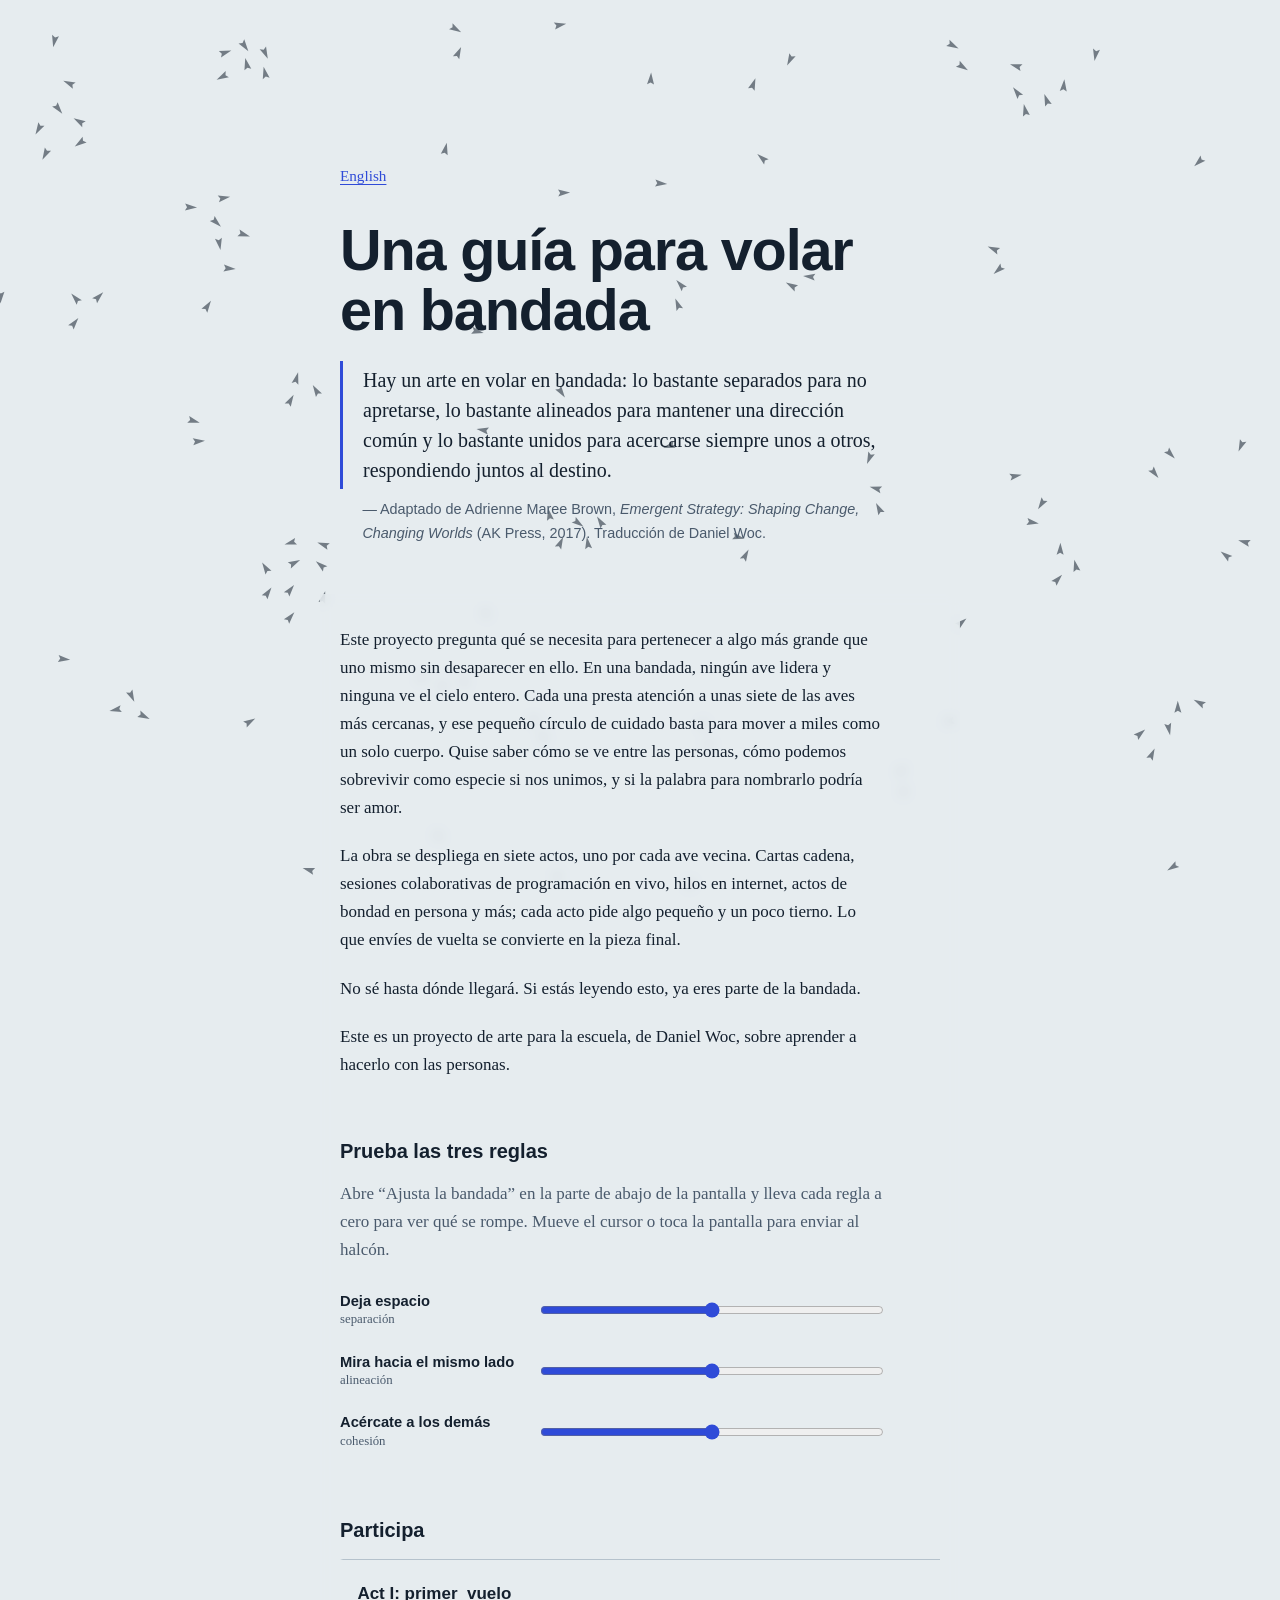
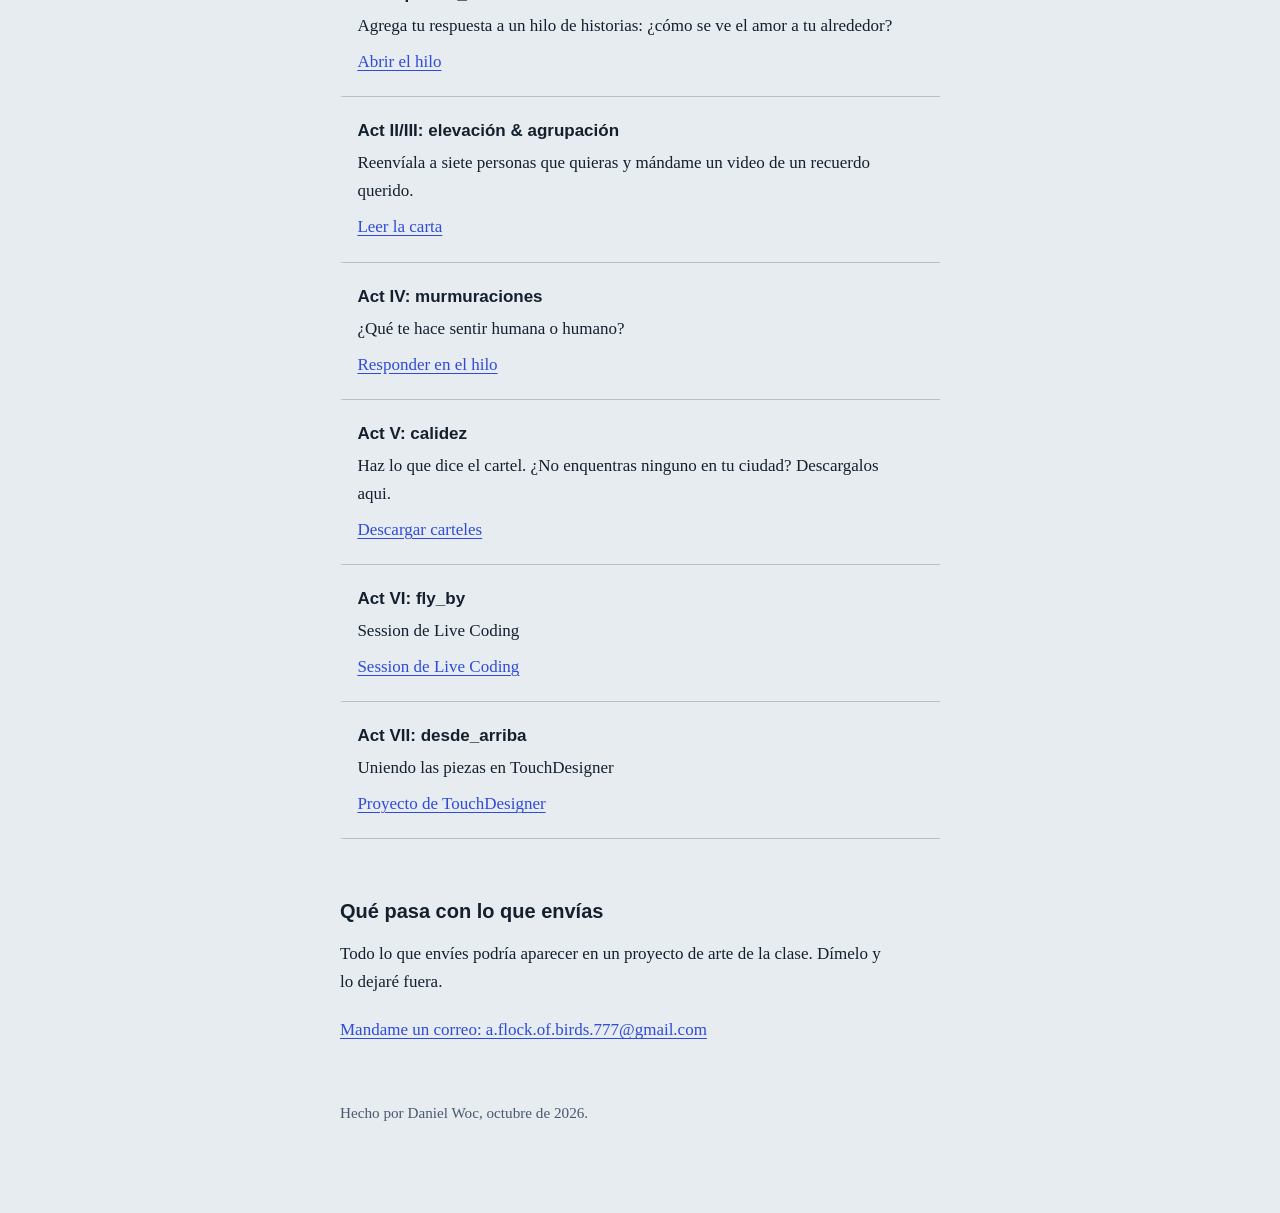
==== Flocking/index-es.html @ ea7699c2 "Add files via upload" ====
<!doctype html>
<html lang="es">

<head>
    <meta charset="utf-8">
    <meta name="viewport" content="width=device-width, initial-scale=1">
    <title>Una guía para volar en bandada</title>
    <link rel="stylesheet" href="style.css">
</head>

<body>
    <canvas id="sky" aria-hidden="true"></canvas>
    <main class="wrap">
        <header class="hero">
            <p class="lang"><a href="index.html" hreflang="en" lang="en">English</a></p>
            <h1>Una guía para volar en bandada</h1>
            <figure class="quote">
                <blockquote>
                    <p>Hay un arte en volar en bandada: lo bastante separados para no apretarse, lo bastante alineados
                        para mantener una dirección común y lo bastante unidos para acercarse siempre unos a otros,
                        respondiendo juntos al destino.</p>
                </blockquote>
                <figcaption>Adaptado de Adrienne Maree Brown, <cite>Emergent Strategy: Shaping Change, Changing
                        Worlds</cite> (AK Press, 2017). Traducción de Daniel Woc.</figcaption>
            </figure>
        </header>

        <div class="panel">
            <p>Este proyecto pregunta qué se necesita para pertenecer a algo más grande que uno mismo sin desaparecer
                en ello. En una bandada, ningún ave lidera y ninguna ve el cielo entero. Cada una presta atención a
                unas siete de las aves más cercanas, y ese pequeño círculo de cuidado basta para mover a miles como un
                solo cuerpo. Quise saber cómo se ve entre las personas, cómo podemos sobrevivir como especie si nos
                unimos, y si la palabra para nombrarlo podría ser amor.</p>

            <p>La obra se despliega en siete actos, uno por cada ave vecina. Cartas cadena, sesiones colaborativas de
                programación en vivo, hilos en internet, actos de bondad en persona y más; cada acto pide algo pequeño y
                un poco tierno. Lo que envíes de vuelta se convierte en la pieza final.</p>

            <p>No sé hasta dónde llegará. Si estás leyendo esto, ya eres parte de la bandada.</p>

            <p>Este es un proyecto de arte para la escuela, de Daniel Woc, sobre aprender a hacerlo con las personas.
            </p>

            <h2>Prueba las tres reglas</h2>
            <p class="soft">Abre “Ajusta la bandada” en la parte de abajo de la pantalla y lleva cada regla a cero para
                ver qué se rompe. Mueve el cursor o toca la pantalla para enviar al halcón.</p>
            <div class="ctl">
                <label><span>Deja espacio</span><small>separación</small><input type="range" min="0" max="2" step="0.05"
                        value="1" data-k="sep"></label>
                <label><span>Mira hacia el mismo lado</span><small>alineación</small><input type="range" min="0" max="2"
                        step="0.05" value="1" data-k="ali"></label>
                <label><span>Acércate a los demás</span><small>cohesión</small><input type="range" min="0" max="2"
                        step="0.05" value="1" data-k="coh"></label>
            </div>

            <h2>Participa</h2>
            <div class="way" data-p="love">
                <strong>Act I: primer_vuelo</strong>
                <p>Agrega tu respuesta a un hilo de historias: ¿cómo se ve el amor a tu alrededor?</p>
                <a href="https://www.instagram.com/stories/highlights/18009572453972535/" target="_blank"
                    rel="noopener">Abrir el hilo</a>
            </div>
            <div class="way" data-p="letter">
                <strong>Act II/III: elevación & agrupación</strong>
                <p>Reenvíala a siete personas que quieras y mándame un video de un recuerdo querido.</p>
                <a href="letter-es.txt" target="_blank" rel="noopener">Leer la carta</a>
            </div>
            <div class="way" data-p="human">
                <strong>Act IV: murmuraciones </strong>
                <p>¿Qué te hace sentir humana o humano?</p>
                <a href="https://www.reddit.com/r/CasualConversation/comments/1wzpz0h/whats_a_moment_that_made_you_feel_human/"
                    target="_blank" rel="noopener">Responder en el hilo</a>
            </div>
            <div class="way" data-p="park">
                <strong>Act V: calidez</strong>
                <p>Haz lo que dice el cartel. ¿No enquentras ninguno en tu ciudad? Descargalos aqui.</p>
                <a
                    href="https://www.reddit.com/r/CasualConversation/comments/1wzpz0h/whats_a_moment_that_made_you_feel_human/">Descargar
                    carteles</a>
            </div>
            <div class="way" data-p="park">
                <strong>Act VI: fly_by</strong>
                <p>Session de Live Coding</p>
                <a
                    href="https://www.reddit.com/r/CasualConversation/comments/1wzpz0h/whats_a_moment_that_made_you_feel_human/">Session
                    de Live Coding</a>
            </div>
            <div class="way" data-p="park">
                <strong>Act VII: desde_arriba</strong>
                <p>Uniendo las piezas en TouchDesigner</p>
                <a
                    href="https://www.reddit.com/r/CasualConversation/comments/1wzpz0h/whats_a_moment_that_made_you_feel_human/">Proyecto
                    de TouchDesigner</a>
            </div>

            <h2>Qué pasa con lo que envías</h2>
            <p>Todo lo que envíes podría aparecer en un proyecto de arte de la clase. Dímelo y lo dejaré fuera.</p>
            <p><a href="mailto:a.flock.of.birds.777@gmail.com">Mandame un correo:
                    a.flock.of.birds.777@gmail.com</a></p>

            <footer>Hecho por Daniel Woc, octubre de 2026.</footer>
        </div>
    </main>

    <script src="sketch.js"></script>
</body>

</html>
---- Flocking/style.css ----
:root {
    --paper: #E6ECEF;
    --ink: #14202E;
    --soft: #4A5A6C;
    --line: #B5C2CC;
    --accent: #2F4BD8
}

@media (prefers-color-scheme:dark) {
    :root {
        --paper: #12182B;
        --ink: #E4E9F2;
        --soft: #A3AFC4;
        --line: #2D3858;
        --accent: #93A8FF
    }
}

* {
    box-sizing: border-box
}

html {
    -webkit-text-size-adjust: 100%
}

body {
    margin: 0;
    background: var(--paper);
    color: var(--ink);
    font: 1.0625rem/1.65 "Iowan Old Style", "Palatino Linotype", Georgia, serif
}

h1,
h2,
.way strong,
label span,
figcaption {
    font-family: "Avenir Next", "Helvetica Neue", Arial, sans-serif
}

/* the flock is the page background */
#sky {
    position: fixed;
    top: 0;
    left: 0;
    width: 100%;
    height: 100%;
    z-index: -1;
    pointer-events: none
}

.wrap {
    max-width: 40rem;
    margin: 0 auto;
    padding: 0 1.25rem 3rem
}

.lang {
    margin: 3rem 0 0;
    font-size: .95rem
}

.hero {
    min-height: 66vh;
    min-height: 66svh;
    display: flex;
    flex-direction: column;
    justify-content: flex-end;
    padding-bottom: 3rem
}

.panel {
    margin: 0 -1.25rem;
    padding: 2rem 1.25rem 2.5rem;
    background: var(--paper);
    background: color-mix(in srgb, var(--paper) 82%, transparent);
    -webkit-backdrop-filter: blur(6px);
    backdrop-filter: blur(6px)
}

h1 {
    font-size: clamp(2.2rem, 8vw, 3.6rem);
    line-height: 1.05;
    letter-spacing: -.02em;
    margin: 0 0 1.25rem;
    padding: 2rem 2rem 0 0
}

h2 {
    font-size: 1.25rem;
    margin: 3.5rem 0 .75rem
}

.panel>p:first-child {
    margin-top: 0
}

p {
    margin: .5rem 0 1.25rem;
    max-width: 34rem
}

.soft {
    color: var(--soft)
}

.quote {
    margin: 0;
    max-width: 34rem
}

.quote blockquote {
    margin: 0;
    padding: .25rem 0 .25rem 1.25rem;
    border-left: 3px solid var(--accent);
    font-size: 1.25rem;
    line-height: 1.5;
}

.quote blockquote p {
    margin: 0
}

.quote figcaption {
    margin: .6rem 0 0 1.4rem;
    font-size: .9rem;
    color: var(--soft)
}

.quote figcaption::before {
    content: "\2014\00a0"
}

/* controls: three even rows inside the page */
.ctl {
    display: grid;
    grid-template-columns: minmax(0, 1fr);
    gap: .5rem;
    margin: 1.25rem 0 0;
    max-width: 34rem
}

.ctl label {
    display: grid;
    grid-template-columns: clamp(7.5rem, 36%, 11.5rem) minmax(0, 1fr);
    grid-template-rows: auto auto;
    column-gap: 1rem;
    align-items: center;
    min-height: 3.3rem;
    min-width: 0
}

.ctl label span {
    grid-column: 1;
    grid-row: 1;
    align-self: end;
    font-size: .92rem;
    font-weight: 700;
    line-height: 1.2
}

.ctl label small {
    grid-column: 1;
    grid-row: 2;
    align-self: start;
    margin: .1rem 0 0;
    font-size: .8rem;
    line-height: 1.2;
    color: var(--soft)
}

.ctl label input {
    grid-column: 2;
    grid-row: 1 / span 2;
    display: block;
    width: 100%;
    max-width: 100%;
    margin: 0;
    padding: 0;
    accent-color: var(--accent)
}

.way {
    border-top: 1px solid var(--line);
    border-left: 3px solid transparent;
    padding: 1.25rem 0 1.25rem .9rem
}

.way:last-of-type {
    border-bottom: 1px solid var(--line)
}

.way.here {
    border-left-color: var(--accent)
}

.way strong {
    display: block
}

.way p {
    margin: .25rem 0 .5rem
}

a {
    color: var(--accent);
    text-underline-offset: .2em
}

a:focus-visible,
input:focus-visible {
    outline: 3px solid var(--accent);
    outline-offset: 3px
}

footer {
    margin: 3.5rem 0 0;
    color: var(--soft);
    font-size: .95rem
}
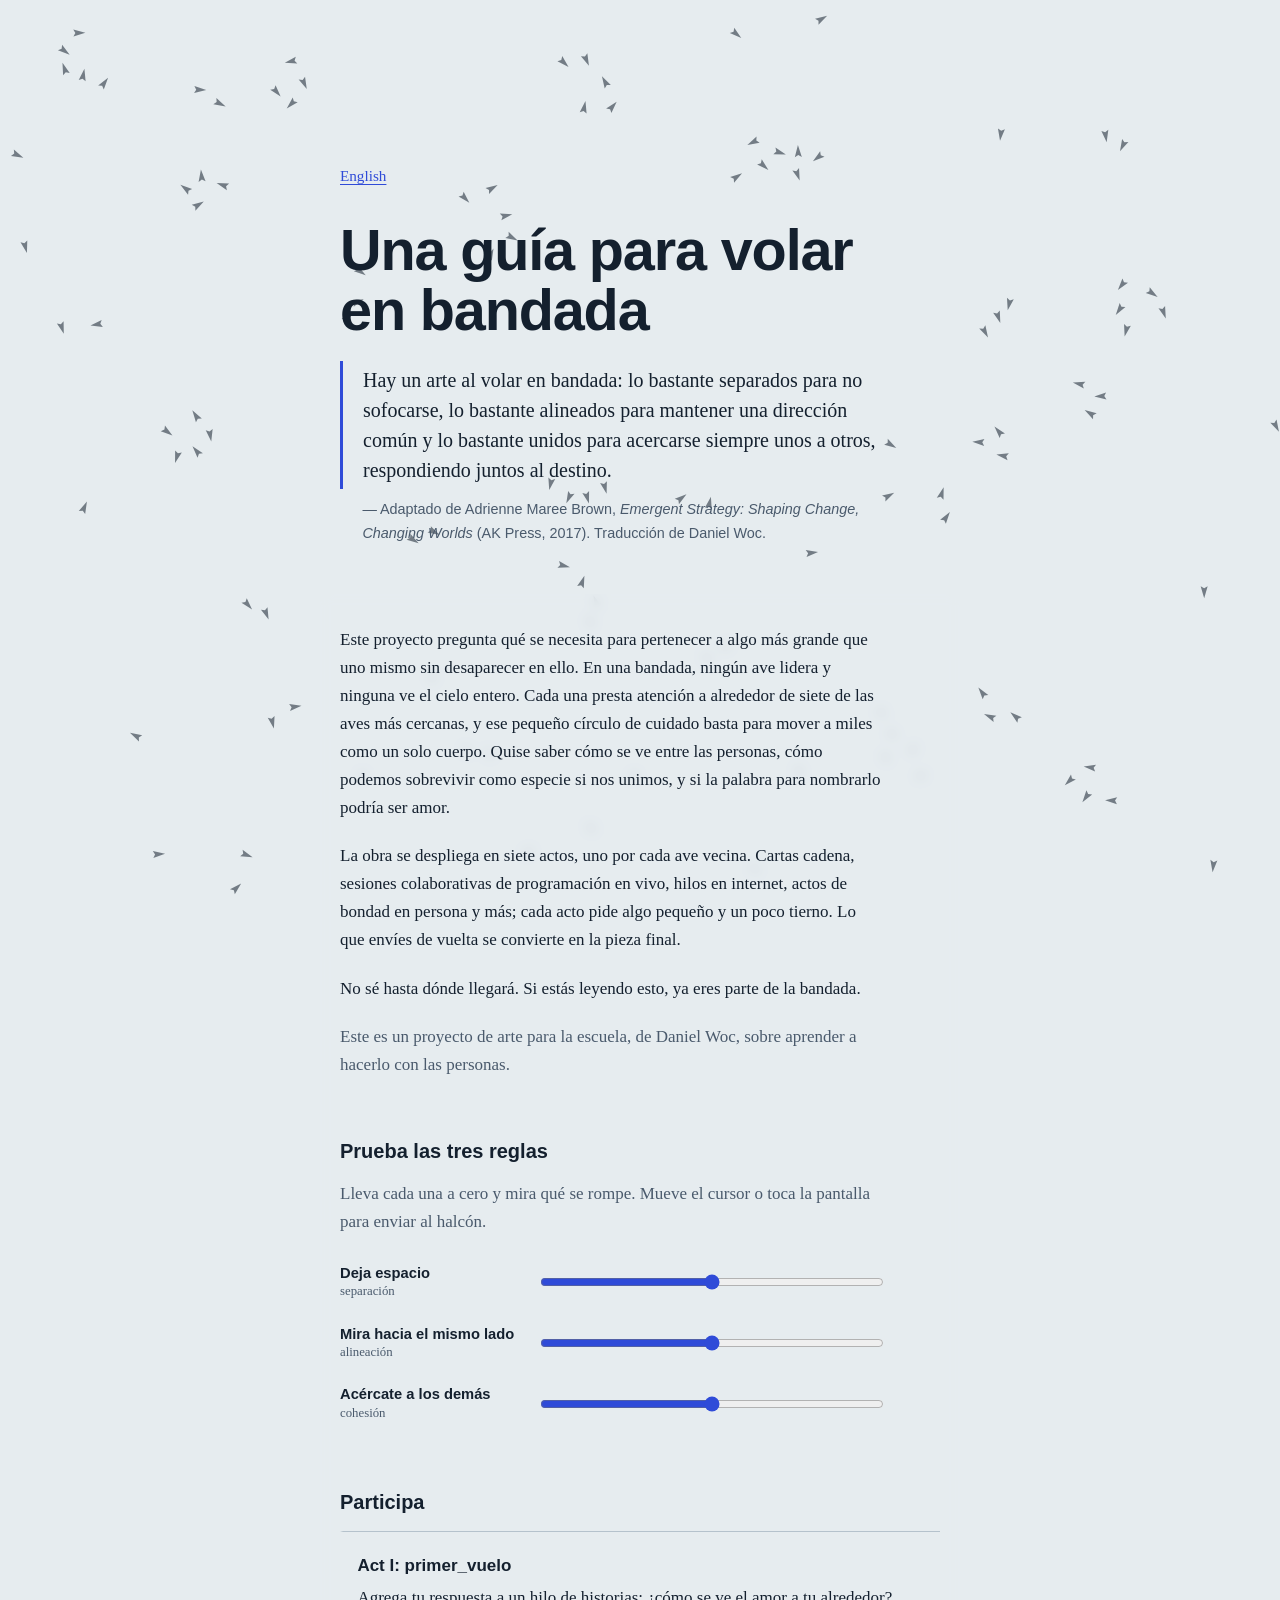
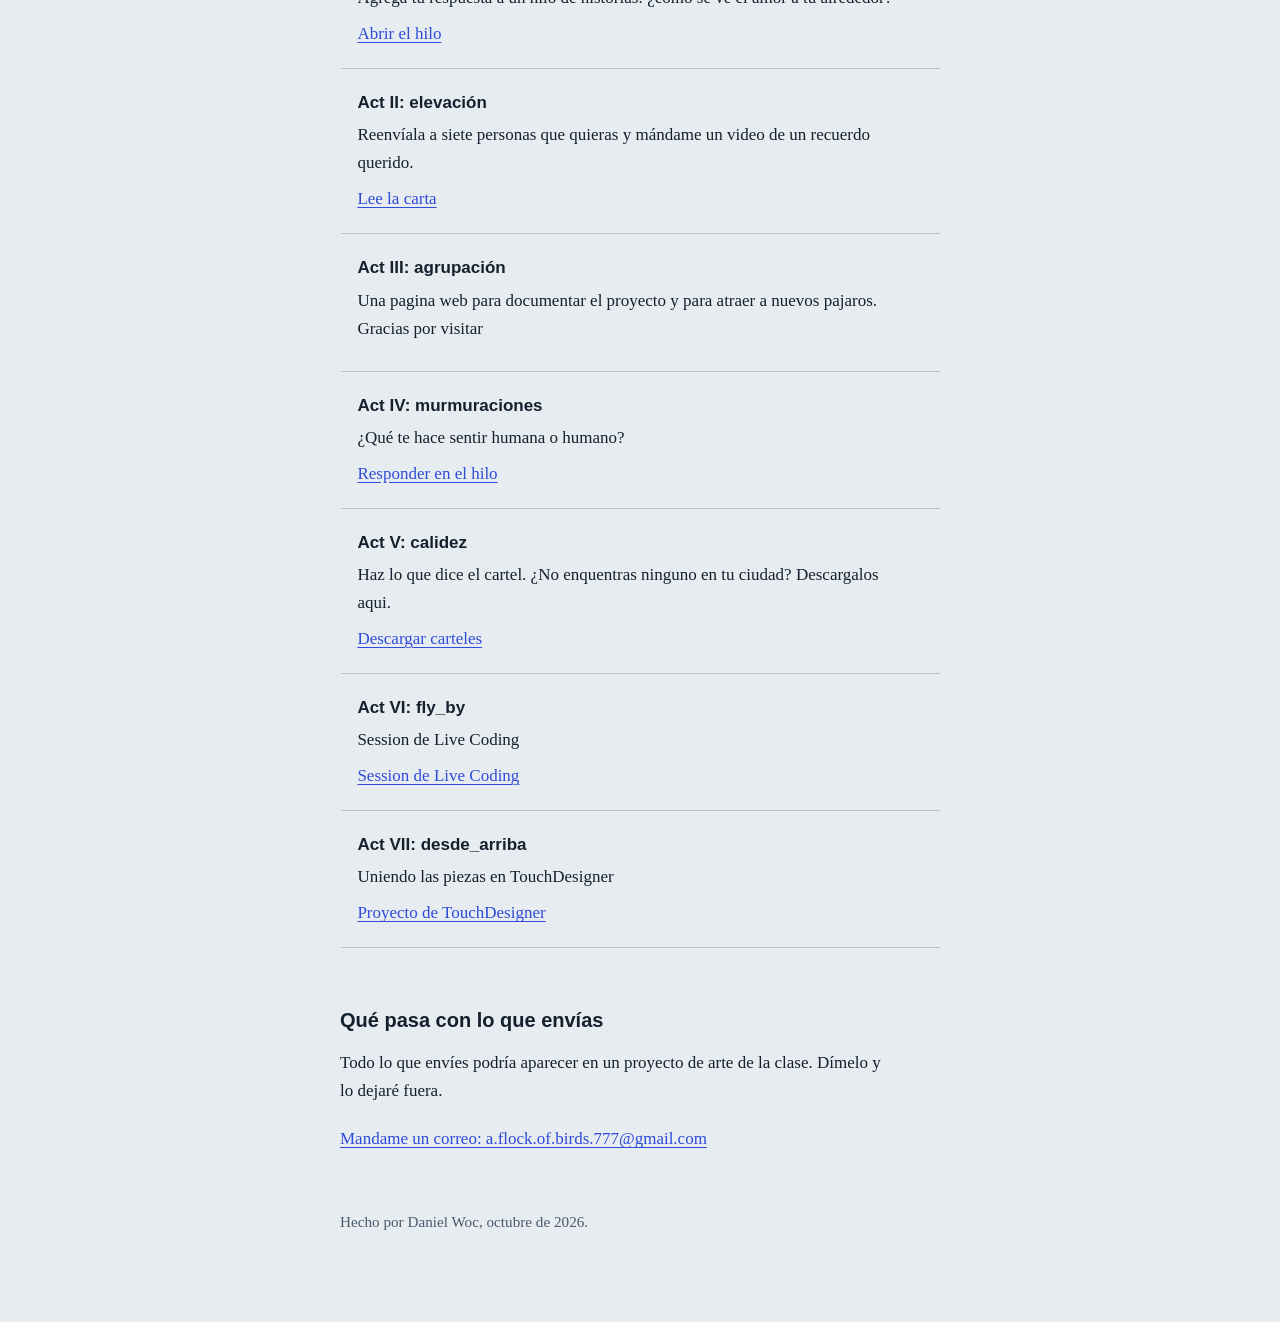
==== commit 1229ea45: "Fix Spanish text and improve clarity in index-es.html" ====
--- a/Flocking/index-es.html
+++ b/Flocking/index-es.html
@@ -16,7 +16,7 @@
             <h1>Una guía para volar en bandada</h1>
             <figure class="quote">
                 <blockquote>
-                    <p>Hay un arte en volar en bandada: lo bastante separados para no apretarse, lo bastante alineados
+                    <p>Hay un arte al volar en bandada: lo bastante separados para no sofocarse, lo bastante alineados
                         para mantener una dirección común y lo bastante unidos para acercarse siempre unos a otros,
                         respondiendo juntos al destino.</p>
                 </blockquote>
@@ -28,9 +28,9 @@
         <div class="panel">
             <p>Este proyecto pregunta qué se necesita para pertenecer a algo más grande que uno mismo sin desaparecer
                 en ello. En una bandada, ningún ave lidera y ninguna ve el cielo entero. Cada una presta atención a
-                unas siete de las aves más cercanas, y ese pequeño círculo de cuidado basta para mover a miles como un
-                solo cuerpo. Quise saber cómo se ve entre las personas, cómo podemos sobrevivir como especie si nos
-                unimos, y si la palabra para nombrarlo podría ser amor.</p>
+                alrededor de siete de las aves más cercanas, y ese pequeño círculo de cuidado basta para mover a miles 
+                como un solo cuerpo. Quise saber cómo se ve entre las personas, cómo podemos sobrevivir como especie 
+                si nos unimos, y si la palabra para nombrarlo podría ser amor.</p>
 
             <p>La obra se despliega en siete actos, uno por cada ave vecina. Cartas cadena, sesiones colaborativas de
                 programación en vivo, hilos en internet, actos de bondad en persona y más; cada acto pide algo pequeño y
@@ -38,12 +38,11 @@
 
             <p>No sé hasta dónde llegará. Si estás leyendo esto, ya eres parte de la bandada.</p>
 
-            <p>Este es un proyecto de arte para la escuela, de Daniel Woc, sobre aprender a hacerlo con las personas.
+            <p class = "soft">Este es un proyecto de arte para la escuela, de Daniel Woc, sobre aprender a hacerlo con las personas.
             </p>
 
             <h2>Prueba las tres reglas</h2>
-            <p class="soft">Abre “Ajusta la bandada” en la parte de abajo de la pantalla y lleva cada regla a cero para
-                ver qué se rompe. Mueve el cursor o toca la pantalla para enviar al halcón.</p>
+            <p class="soft">Lleva cada una a cero y mira qué se rompe. Mueve el cursor o toca la pantalla para enviar al halcón.</p>
             <div class="ctl">
                 <label><span>Deja espacio</span><small>separación</small><input type="range" min="0" max="2" step="0.05"
                         value="1" data-k="sep"></label>
@@ -61,9 +60,13 @@
                     rel="noopener">Abrir el hilo</a>
             </div>
             <div class="way" data-p="letter">
-                <strong>Act II/III: elevación & agrupación</strong>
+                <strong>Act II: elevación </strong>
                 <p>Reenvíala a siete personas que quieras y mándame un video de un recuerdo querido.</p>
-                <a href="letter-es.txt" target="_blank" rel="noopener">Leer la carta</a>
+                <a href="letter-es.txt" target="_blank" rel="noopener">Lee la carta</a>
+            </div>
+            <div class="way" data-p="letter">
+                <strong>Act III: agrupación </strong>
+                <p>Una pagina web para documentar el proyecto y para atraer a nuevos pajaros. Gracias por visitar</p>
             </div>
             <div class="way" data-p="human">
                 <strong>Act IV: murmuraciones </strong>
@@ -105,4 +108,4 @@
     <script src="sketch.js"></script>
 </body>
 
-</html>+</html>
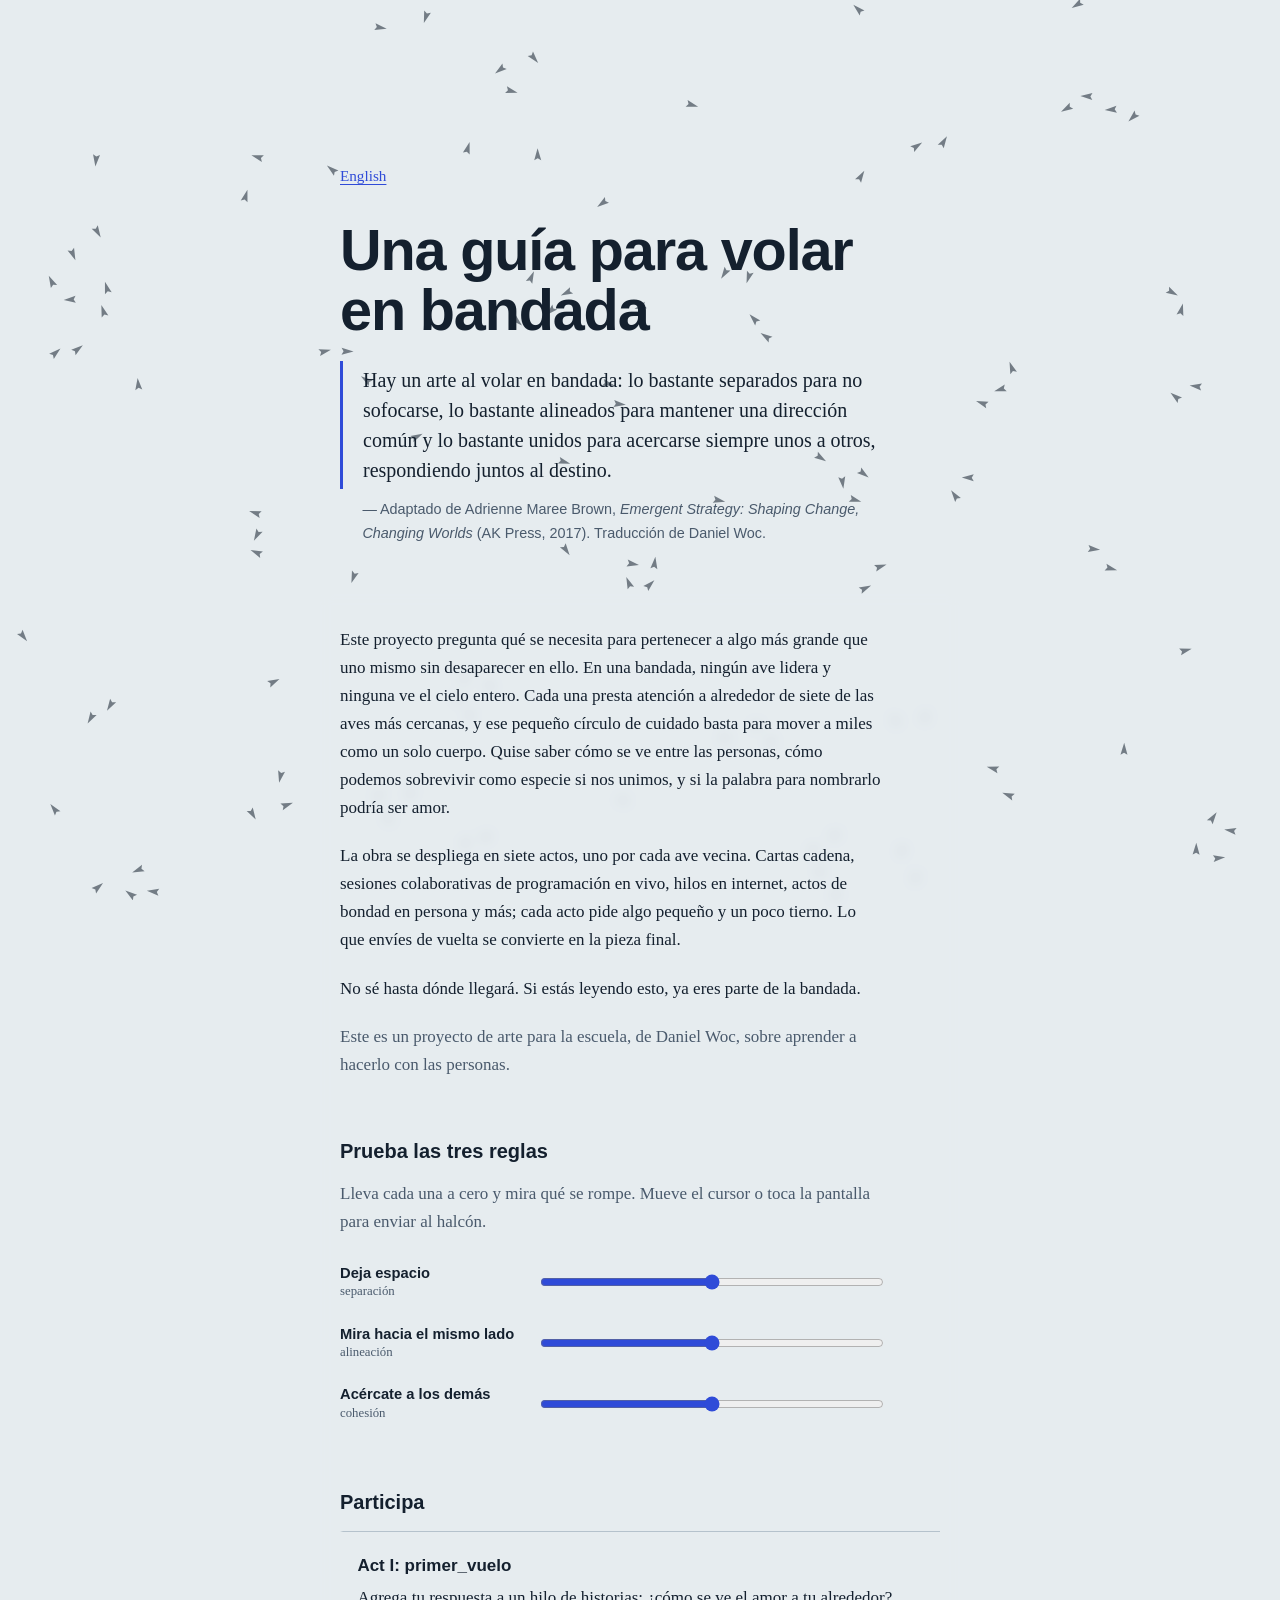
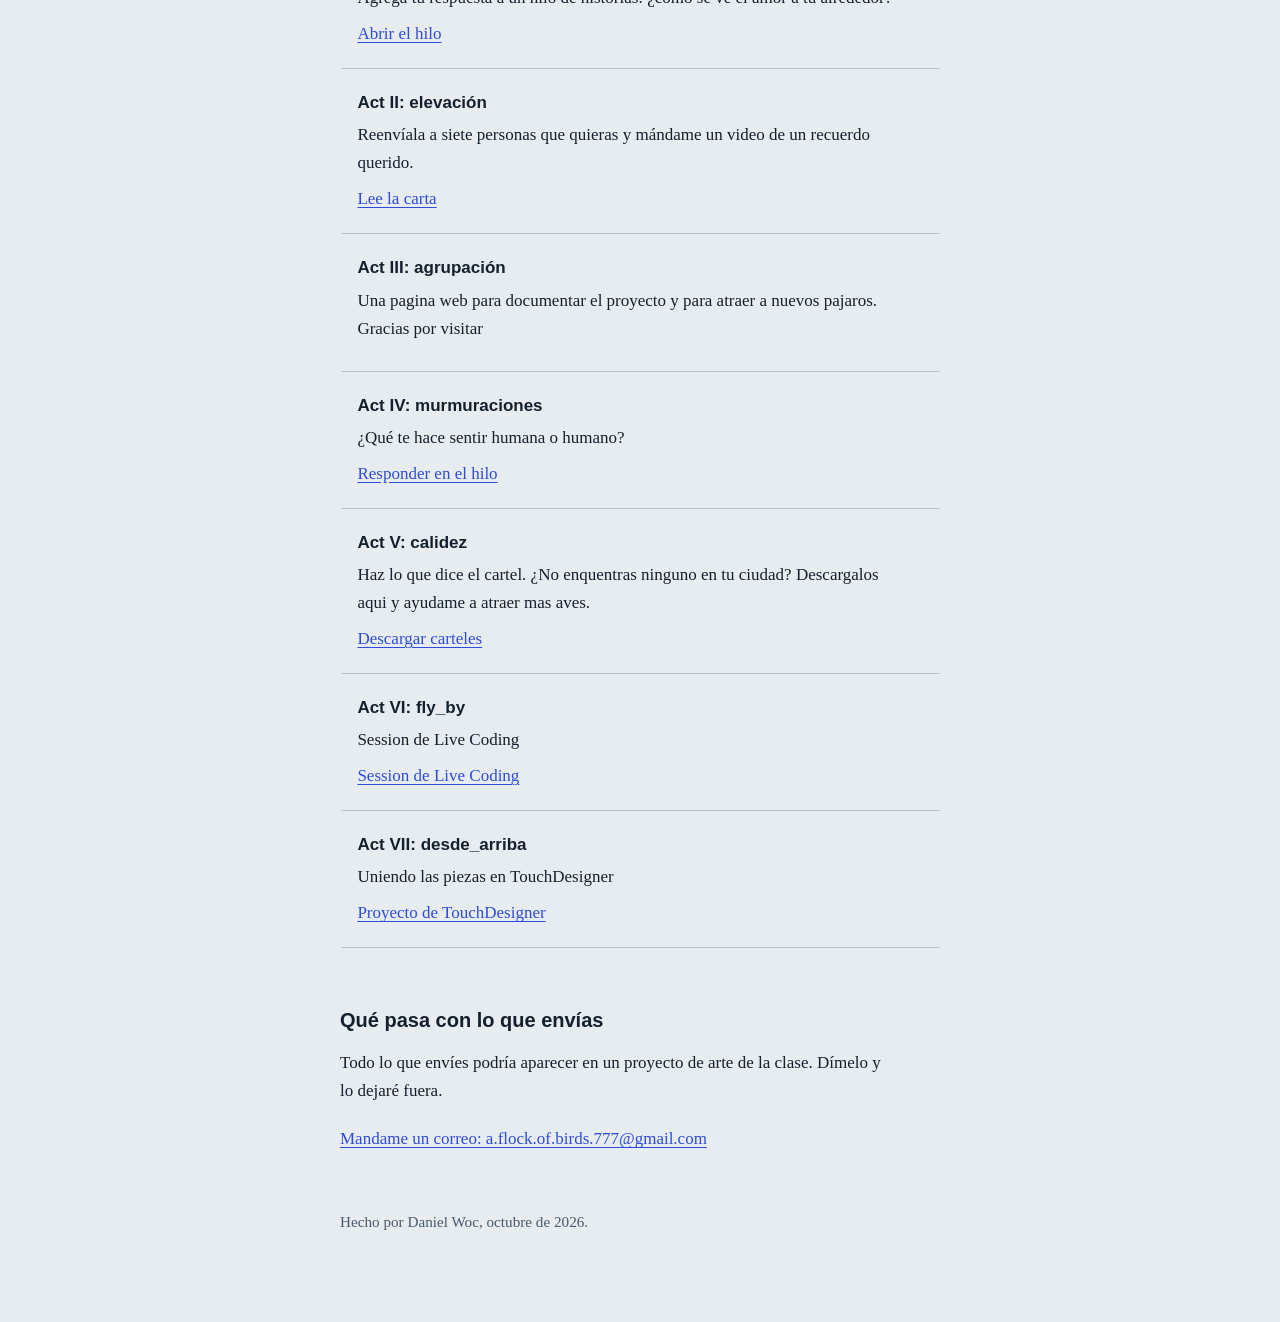
==== commit 6be5c936: "Modify text and update download link in index-es.html Updated the text to encourage users to help at" ====
--- a/Flocking/index-es.html
+++ b/Flocking/index-es.html
@@ -76,9 +76,9 @@
             </div>
             <div class="way" data-p="park">
                 <strong>Act V: calidez</strong>
-                <p>Haz lo que dice el cartel. ¿No enquentras ninguno en tu ciudad? Descargalos aqui.</p>
+                <p>Haz lo que dice el cartel. ¿No enquentras ninguno en tu ciudad? Descargalos aqui y ayudame a atraer mas aves.</p>
                 <a
-                    href="https://www.reddit.com/r/CasualConversation/comments/1wzpz0h/whats_a_moment_that_made_you_feel_human/">Descargar
+                    href="https://drive.google.com/drive/folders/16tzRQNJ4Z6oWMGorE9xoZe1fCIQL9aQC?usp=sharing">Descargar
                     carteles</a>
             </div>
             <div class="way" data-p="park">
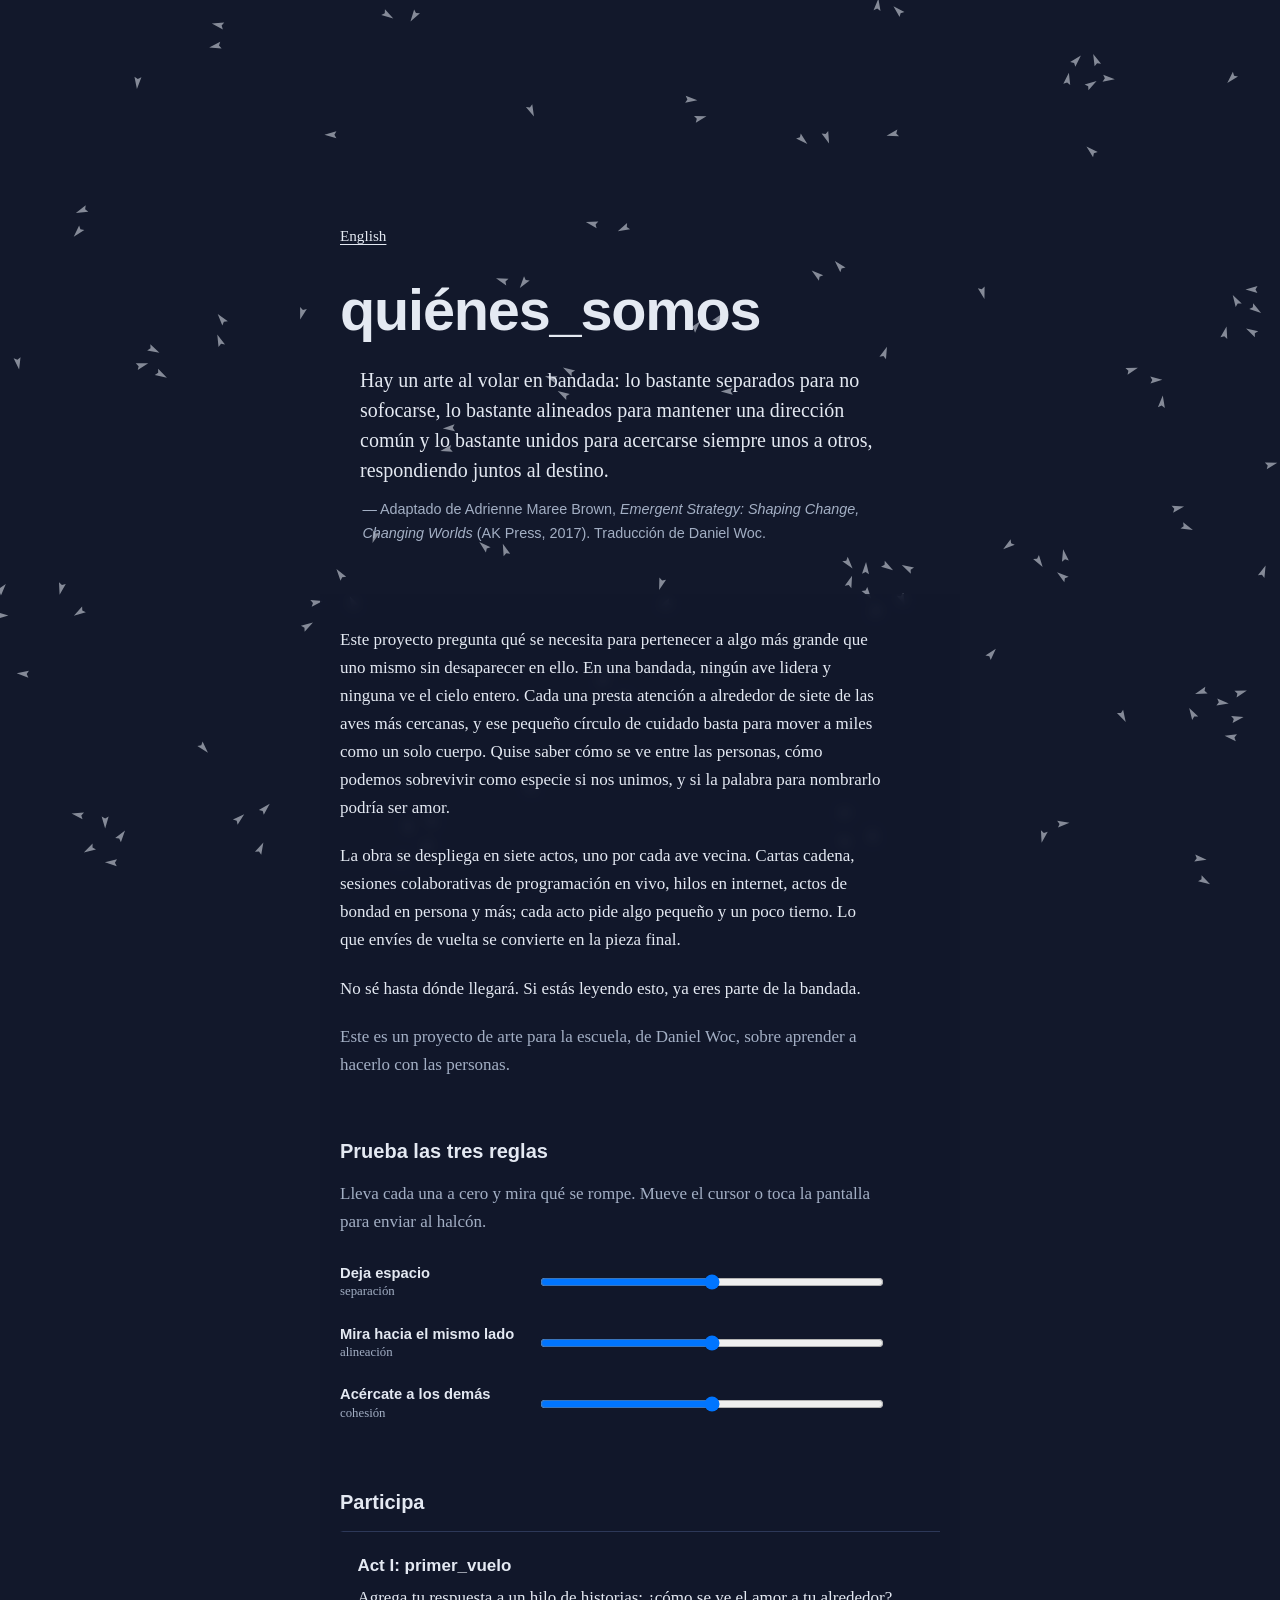
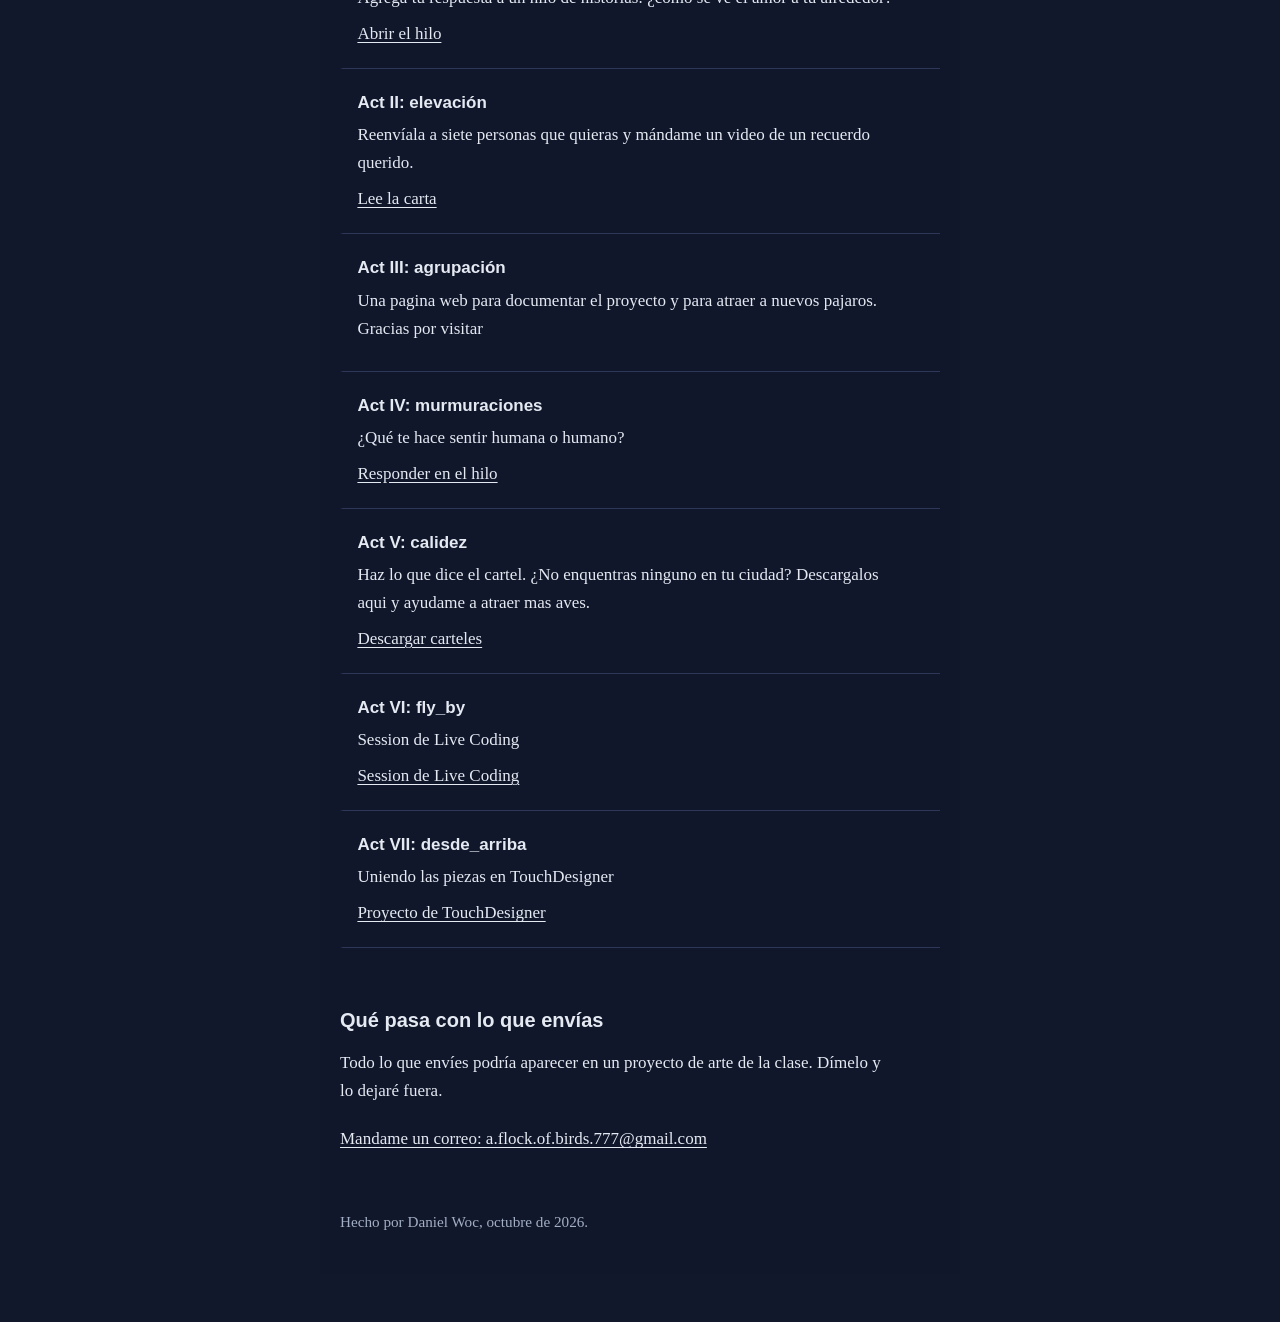
==== commit 5049080e: "Change page title and header text to 'quiénes_somos'" ====
--- a/Flocking/index-es.html
+++ b/Flocking/index-es.html
@@ -4,7 +4,7 @@
 <head>
     <meta charset="utf-8">
     <meta name="viewport" content="width=device-width, initial-scale=1">
-    <title>Una guía para volar en bandada</title>
+    <title>quiénes_somos</title>
     <link rel="stylesheet" href="style.css">
 </head>
 
@@ -13,7 +13,7 @@
     <main class="wrap">
         <header class="hero">
             <p class="lang"><a href="index.html" hreflang="en" lang="en">English</a></p>
-            <h1>Una guía para volar en bandada</h1>
+            <h1>quiénes_somos</h1>
             <figure class="quote">
                 <blockquote>
                     <p>Hay un arte al volar en bandada: lo bastante separados para no sofocarse, lo bastante alineados
--- a/Flocking/style.css
+++ b/Flocking/style.css
@@ -1,19 +1,10 @@
 :root {
-    --paper: #E6ECEF;
-    --ink: #14202E;
-    --soft: #4A5A6C;
-    --line: #B5C2CC;
-    --accent: #2F4BD8
-}
-
-@media (prefers-color-scheme:dark) {
-    :root {
-        --paper: #12182B;
-        --ink: #E4E9F2;
-        --soft: #A3AFC4;
-        --line: #2D3858;
-        --accent: #93A8FF
-    }
+    --paper: #12182B;
+    --ink: #E4E9F2;
+    --soft: #A3AFC4;
+    --line: #2D3858;
+    --accent: #93A8FF
+    color-scheme:dark
 }
 
 * {
@@ -218,4 +209,4 @@
     margin: 3.5rem 0 0;
     color: var(--soft);
     font-size: .95rem
-}+}
